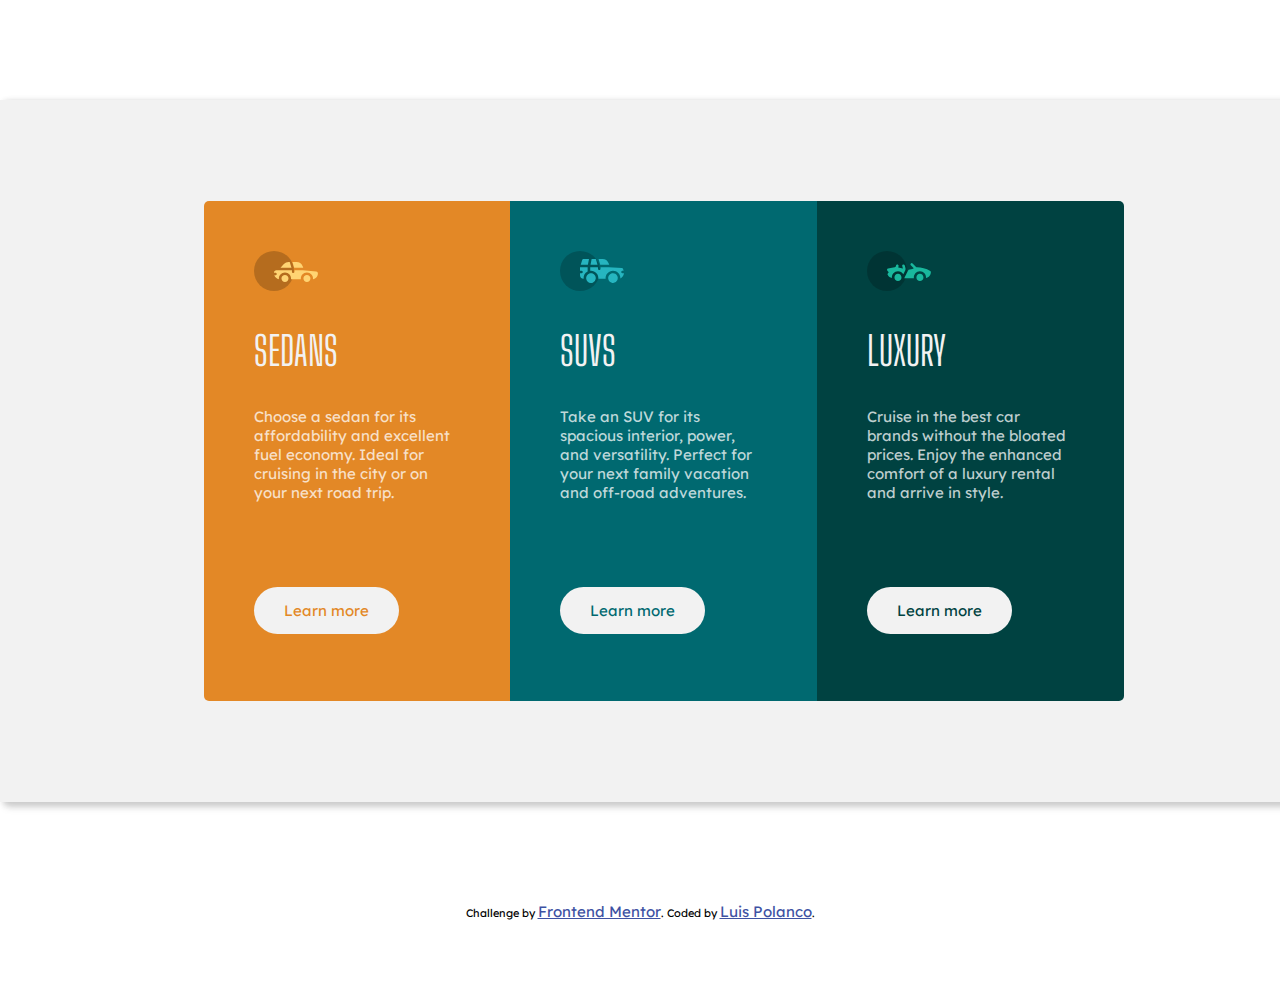
==== docs/index.html @ 18757d55 "App updated" ====
<!DOCTYPE html>
<html lang="en">

<head>
  <meta charset="UTF-8">
  <meta name="viewport" content="width=device-width, initial-scale=1.0">

  <link rel="icon" type="image/png" sizes="32x32" href="./images/favicon-32x32.png" />
  <link rel="stylesheet" href="./styles.css" type="text/css" />
  <link rel="preconnect" href="https://fonts.gstatic.com">
  <link href="https://fonts.googleapis.com/css2?family=Lexend+Deca&display=swap" rel="stylesheet">
  <title>Frontend Mentor | 3-column preview card component</title>
</head>

<body>
  <main>
    <div id="container">
      <div id="sedans">
        <img src="./images/icon-sedans.svg" />
        <h2>Sedans</h2>
        <p>Choose a sedan for its affordability and excellent fuel economy. Ideal for cruising in the city
          or on your next road trip.</p>
        <button>Learn more</button>
      </div>
      <div id="suvs">
        <img src="./images/icon-suvs.svg" />
        <h2>SUVs</h2>
        <p>Take an SUV for its spacious interior, power, and versatility. Perfect for your next family vacation
          and off-road adventures.</p>
        <button>Learn more</button>
      </div>
      <div id="luxury">
        <img src="./images/icon-luxury.svg" />
        <h2>Luxury</h2>
        <p>Cruise in the best car brands without the bloated prices. Enjoy the enhanced comfort of a luxury
          rental and arrive in style.</p>
        <button>Learn more</button>
      </div>
    </div>
  </main>
  <footer class="attribution">
    Challenge by <a href="https://www.frontendmentor.io?ref=challenge" target="_blank">Frontend Mentor</a>.
    Coded by <a href="https://github.com/luisPolanco25">Luis Polanco</a>.
  </footer>
</body>

</html>
---- docs/styles.css ----
@font-face {
    font-family: "bigshoulder";
    src: url("./fonts/BigShouldersDisplay-Regular.ttf") format("truetype");
    font-weight: 700;
    font-style: normal;
}


* {
    margin: 0;
    padding: 0;
    font-family: 'Lexend Deca', sans-serif;
    font-weight: 400;
    font-style: normal;
    font-size: 15px;
}

body, html {
    width: 100%;
    height: 100%;
}

main {
    width: 1325px;
    height: 700px;
    border: 1px solid transparent;
    margin: 100px auto;
    background-color: hsl(0, 0%, 95%);
    box-shadow: 4px 2px 6px #ccc, 6px 4px 8px #ccc;
}

#container {
    height: 500px;
    width: 920px ;
    display: flex;
    flex-flow: row nowrap;
    margin: 100px auto;
}

#container div {
    flex-basis: 33.33%;
    flex-grow: 1;
    padding: 50px;
}

#sedans {
    background-color: hsl(31, 77%, 52%);
    border-radius: 5px 0px 0px 5px;
}

#sedans button {
    color: hsl(31, 77%, 52%);
}

#sedans button:hover,
#sedans button:active {
    background-color: hsl(31, 77%, 52%);
    border: 2px solid hsl(0, 0%, 95%);
    color: hsl(0, 0%, 95%);
}

#suvs {
    background-color: hsl(184, 100%, 22%);
}

#suvs button {
    color: hsl(184, 100%, 22%);
}

#suvs button:hover,
#suvs button:active {
    background-color: hsl(184, 100%, 22%);
    border: 2px solid hsl(0, 0%, 95%);
    color: hsl(0, 0%, 95%);
}

#luxury {
    background-color: hsl(179, 100%, 13%);
    border-radius: 0px 5px 5px 0px;
}

#luxury button {
    color: hsl(179, 100%, 13%);
}

#luxury button:hover,
#luxury button:active {
    background-color: hsl(179, 100%, 13%);
    border: 2px solid hsl(0, 0%, 95%);
    color: hsl(0, 0%, 95%);
}

h2 {
    color: hsl(0, 0%, 95%);
    font-family: "bigshoulder";
    font-size: 40px;
    text-transform: uppercase;
    margin: 32px 0px 32px 0px; 
}

p {
    color: hsla(0, 0%, 100%, 0.75);
    margin-bottom: 85px;
}

button {
    background-color: hsl(0, 0%, 95%);
    border: none;
    border-radius: 100px;
    height: 47px;
    padding: 10px;
    width: 145px;
    cursor: pointer;
}

.attribution { 
    font-size: 11px; text-align: center; 
}
    
.attribution a {
    color: hsl(228, 45%, 44%); 
}

@media (max-width:375px) {
    
    main {
        height: 1600px;
        width: 100%;
        margin-top: 0;
        margin-bottom: 0;
    }
    
    #container {
        background-color: black;
        height: 70%;
        width: 90%;
        flex-flow: column nowrap;
        margin: 100px auto;
    } 

    #container div {
        height: 400px;
    }

    footer {
        margin-top: 40px;
        padding-bottom: 20px;
    }

}
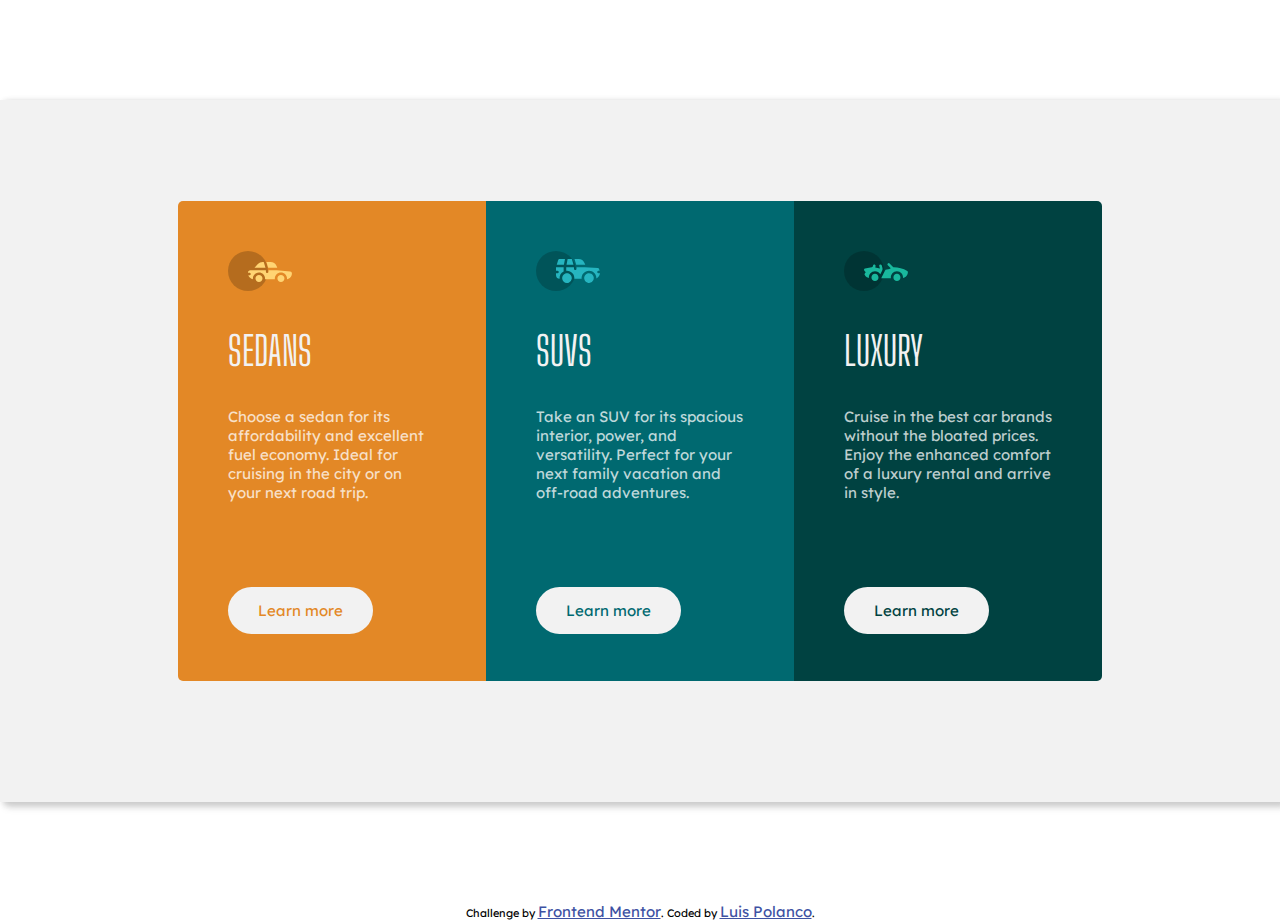
==== commit 6b70413d: "Width of main tag changed, alt props added to img tags" ====
--- a/docs/index.html
+++ b/docs/index.html
@@ -16,21 +16,21 @@
   <main>
     <div id="container">
       <div id="sedans">
-        <img src="./images/icon-sedans.svg" />
+        <img src="./images/icon-sedans.svg" alt="sedans" />
         <h2>Sedans</h2>
         <p>Choose a sedan for its affordability and excellent fuel economy. Ideal for cruising in the city
           or on your next road trip.</p>
         <button>Learn more</button>
       </div>
       <div id="suvs">
-        <img src="./images/icon-suvs.svg" />
+        <img src="./images/icon-suvs.svg" alt="suvs" />
         <h2>SUVs</h2>
         <p>Take an SUV for its spacious interior, power, and versatility. Perfect for your next family vacation
           and off-road adventures.</p>
         <button>Learn more</button>
       </div>
       <div id="luxury">
-        <img src="./images/icon-luxury.svg" />
+        <img src="./images/icon-luxury.svg"  alt="luxury" />
         <h2>Luxury</h2>
         <p>Cruise in the best car brands without the bloated prices. Enjoy the enhanced comfort of a luxury
           rental and arrive in style.</p>
--- a/docs/styles.css
+++ b/docs/styles.css
@@ -15,13 +15,8 @@
     font-size: 15px;
 }
 
-body, html {
-    width: 100%;
-    height: 100%;
-}
-
 main {
-    width: 1325px;
+    max-width: 1325px;
     height: 700px;
     border: 1px solid transparent;
     margin: 100px auto;
@@ -30,8 +25,8 @@
 }
 
 #container {
-    height: 500px;
-    width: 920px ;
+    height: 480px;
+    width: 925px;
     display: flex;
     flex-flow: row nowrap;
     margin: 100px auto;
@@ -121,6 +116,20 @@
     color: hsl(228, 45%, 44%); 
 }
 
+@media (max-width: 970px) {
+
+    main {
+        height: 630px;
+        width: 100%;
+    }
+    
+    #container {
+        margin-top: 80px;
+        width: 90%;
+    }
+}
+
+
 @media (max-width:375px) {
     
     main {
@@ -131,7 +140,6 @@
     }
     
     #container {
-        background-color: black;
         height: 70%;
         width: 90%;
         flex-flow: column nowrap;
@@ -142,6 +150,18 @@
         height: 400px;
     }
 
+    #sedans {
+        border-radius: 5px 5px 0px 0px;
+    }
+
+    #suvs {
+        border-radius: 0px 0px 0px 0px;
+    }
+
+    #luxury {
+        border-radius: 0px 0px 5px 5px;
+    }
+
     footer {
         margin-top: 40px;
         padding-bottom: 20px;
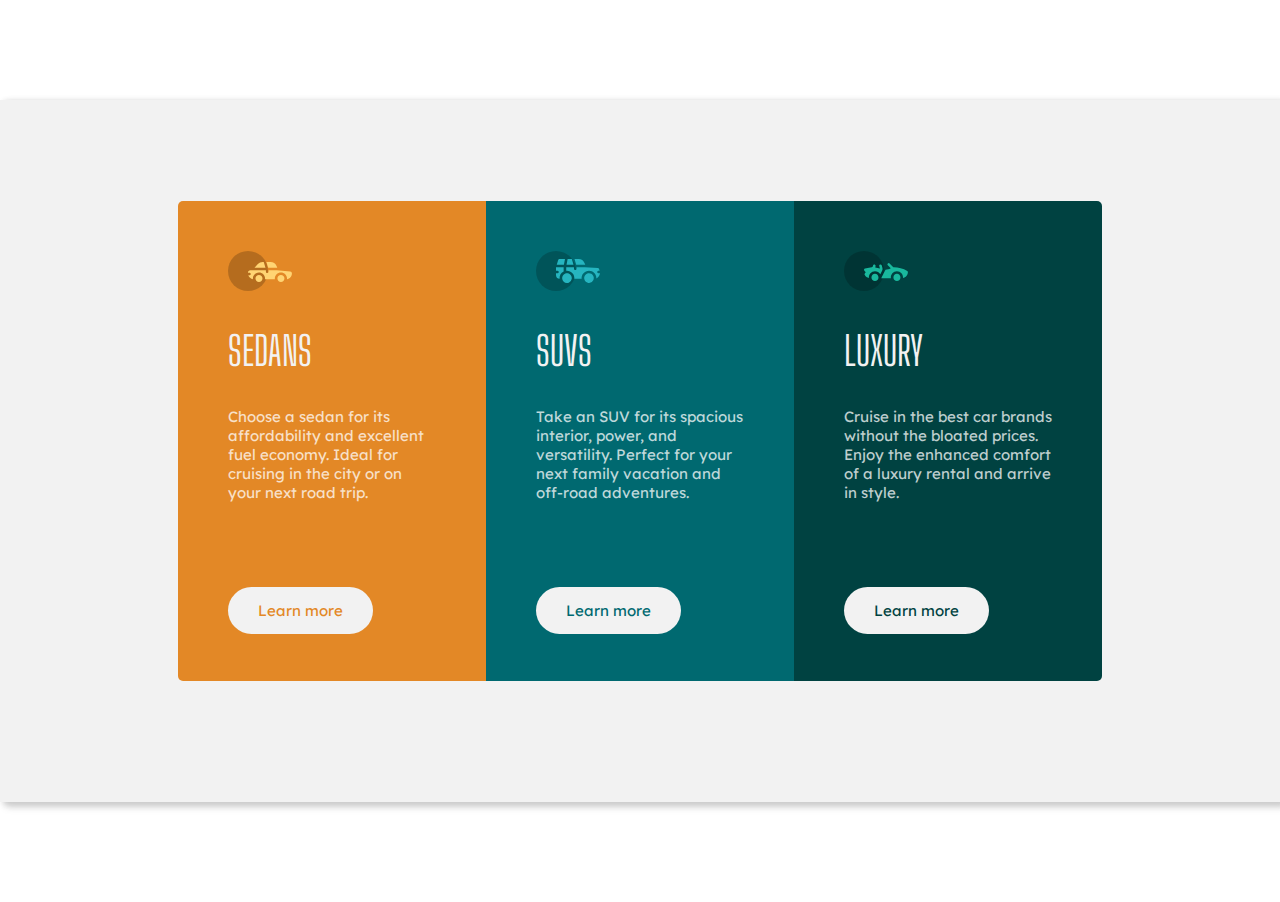
==== commit 95e6256f: "attributions footer deleted" ====
--- a/docs/index.html
+++ b/docs/index.html
@@ -9,10 +9,11 @@
   <link rel="stylesheet" href="./styles.css" type="text/css" />
   <link rel="preconnect" href="https://fonts.gstatic.com">
   <link href="https://fonts.googleapis.com/css2?family=Lexend+Deca&display=swap" rel="stylesheet">
-  <title>Frontend Mentor | 3-column preview card component</title>
+  <title>Luis Polanco | 3-column preview card component</title>
 </head>
 
 <body>
+  
   <main>
     <div id="container">
       <div id="sedans">
@@ -38,10 +39,7 @@
       </div>
     </div>
   </main>
-  <footer class="attribution">
-    Challenge by <a href="https://www.frontendmentor.io?ref=challenge" target="_blank">Frontend Mentor</a>.
-    Coded by <a href="https://github.com/luisPolanco25">Luis Polanco</a>.
-  </footer>
+  
 </body>
 
 </html>--- a/docs/styles.css
+++ b/docs/styles.css
@@ -108,14 +108,6 @@
     cursor: pointer;
 }
 
-.attribution { 
-    font-size: 11px; text-align: center; 
-}
-    
-.attribution a {
-    color: hsl(228, 45%, 44%); 
-}
-
 @media (max-width: 970px) {
 
     main {
@@ -162,9 +154,4 @@
         border-radius: 0px 0px 5px 5px;
     }
 
-    footer {
-        margin-top: 40px;
-        padding-bottom: 20px;
-    }
-
 }